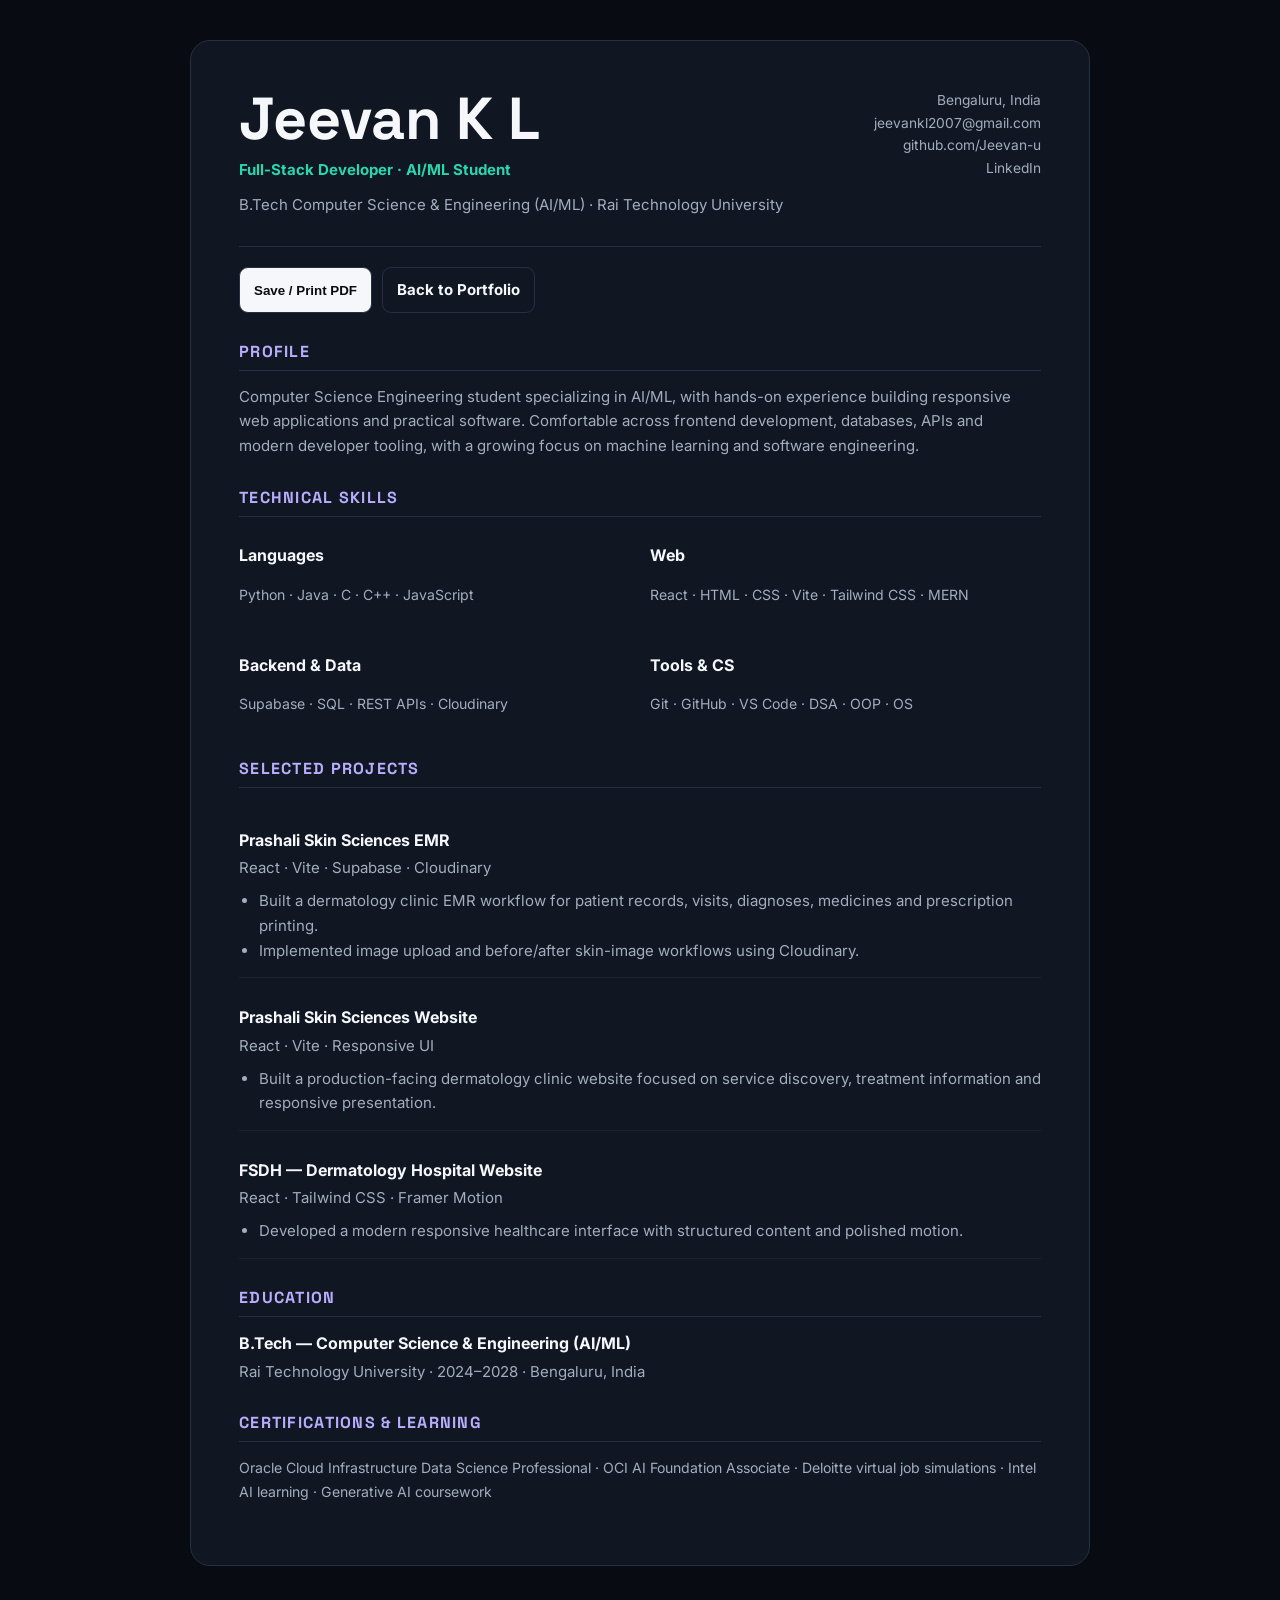
==== resume.html @ 455f1605 "Add web resume page for portfolio" ====
<!DOCTYPE html>
<html lang="en">
<head>
  <meta charset="UTF-8">
  <meta name="viewport" content="width=device-width, initial-scale=1.0">
  <meta name="description" content="Resume of Jeevan K L — Computer Science Engineering student specializing in AI/ML.">
  <title>Jeevan K L | Resume</title>
  <link rel="preconnect" href="https://fonts.googleapis.com">
  <link rel="preconnect" href="https://fonts.gstatic.com" crossorigin>
  <link href="https://fonts.googleapis.com/css2?family=Inter:wght@400;500;600;700;800&family=Space+Grotesk:wght@600;700&display=swap" rel="stylesheet">
  <style>
    :root{--bg:#080b12;--card:#101722;--text:#f5f7fb;--muted:#a3adbd;--line:#263041;--accent:#8b72ff;--green:#2bd6ad}*{box-sizing:border-box}body{margin:0;background:var(--bg);color:var(--text);font:15px/1.65 Inter,system-ui,sans-serif}.page{width:min(900px,calc(100% - 28px));margin:40px auto}.resume{background:var(--card);border:1px solid var(--line);border-radius:20px;padding:48px}.top{display:flex;justify-content:space-between;gap:30px;align-items:flex-start;border-bottom:1px solid var(--line);padding-bottom:25px}.name{font:700 clamp(2.2rem,6vw,3.7rem)/1 'Space Grotesk';margin:0}.role{color:var(--green);font-weight:700;margin:10px 0}.contact{color:var(--muted);font-size:.86rem;text-align:right}.contact a{color:inherit;text-decoration:none}.actions{display:flex;gap:10px;flex-wrap:wrap;margin:20px 0}.btn{display:inline-block;padding:10px 14px;border:1px solid var(--line);border-radius:9px;color:var(--text);text-decoration:none;font-weight:700}.btn.primary{background:var(--text);color:#080b12}.section{margin-top:28px}.section h2{font:700 1rem 'Space Grotesk';letter-spacing:.08em;text-transform:uppercase;color:#b9adff;border-bottom:1px solid var(--line);padding-bottom:8px}.section h3{margin:12px 0 2px;font-size:1rem}.muted{color:var(--muted);margin:3px 0}.tags{color:var(--muted);font-size:.88rem}.grid{display:grid;grid-template-columns:1fr 1fr;gap:20px}.project{padding:14px 0;border-bottom:1px solid rgba(255,255,255,.05)}ul{margin:8px 0 0;padding-left:20px;color:var(--muted)}@media(max-width:650px){.resume{padding:28px 22px}.top{display:block}.contact{text-align:left;margin-top:16px}.grid{grid-template-columns:1fr}}@media print{body{background:white;color:#111}.resume{border:0;background:white;padding:0}.actions{display:none}.muted,ul,.contact,.tags{color:#444}.section h2{color:#4d3bb5}}
  </style>
</head>
<body>
  <div class="page"><article class="resume">
    <header class="top"><div><h1 class="name">Jeevan K L</h1><p class="role">Full-Stack Developer · AI/ML Student</p><p class="muted">B.Tech Computer Science & Engineering (AI/ML) · Rai Technology University</p></div><div class="contact">Bengaluru, India<br><a href="mailto:jeevankl2007@gmail.com">jeevankl2007@gmail.com</a><br><a href="https://github.com/Jeevan-u">github.com/Jeevan-u</a><br><a href="https://www.linkedin.com/in/jeevan-k-l-888537317/">LinkedIn</a></div></header>
    <div class="actions"><button class="btn primary" onclick="window.print()">Save / Print PDF</button><a class="btn" href="index.html">Back to Portfolio</a></div>
    <section class="section"><h2>Profile</h2><p class="muted">Computer Science Engineering student specializing in AI/ML, with hands-on experience building responsive web applications and practical software. Comfortable across frontend development, databases, APIs and modern developer tooling, with a growing focus on machine learning and software engineering.</p></section>
    <section class="section"><h2>Technical Skills</h2><div class="grid"><div><h3>Languages</h3><p class="tags">Python · Java · C · C++ · JavaScript</p></div><div><h3>Web</h3><p class="tags">React · HTML · CSS · Vite · Tailwind CSS · MERN</p></div><div><h3>Backend & Data</h3><p class="tags">Supabase · SQL · REST APIs · Cloudinary</p></div><div><h3>Tools & CS</h3><p class="tags">Git · GitHub · VS Code · DSA · OOP · OS</p></div></div></section>
    <section class="section"><h2>Selected Projects</h2><div class="project"><h3>Prashali Skin Sciences EMR</h3><p class="muted">React · Vite · Supabase · Cloudinary</p><ul><li>Built a dermatology clinic EMR workflow for patient records, visits, diagnoses, medicines and prescription printing.</li><li>Implemented image upload and before/after skin-image workflows using Cloudinary.</li></ul></div><div class="project"><h3>Prashali Skin Sciences Website</h3><p class="muted">React · Vite · Responsive UI</p><ul><li>Built a production-facing dermatology clinic website focused on service discovery, treatment information and responsive presentation.</li></ul></div><div class="project"><h3>FSDH — Dermatology Hospital Website</h3><p class="muted">React · Tailwind CSS · Framer Motion</p><ul><li>Developed a modern responsive healthcare interface with structured content and polished motion.</li></ul></div></section>
    <section class="section"><h2>Education</h2><h3>B.Tech — Computer Science & Engineering (AI/ML)</h3><p class="muted">Rai Technology University · 2024–2028 · Bengaluru, India</p></section>
    <section class="section"><h2>Certifications & Learning</h2><p class="tags">Oracle Cloud Infrastructure Data Science Professional · OCI AI Foundation Associate · Deloitte virtual job simulations · Intel AI learning · Generative AI coursework</p></section>
  </article></div>
</body>
</html>
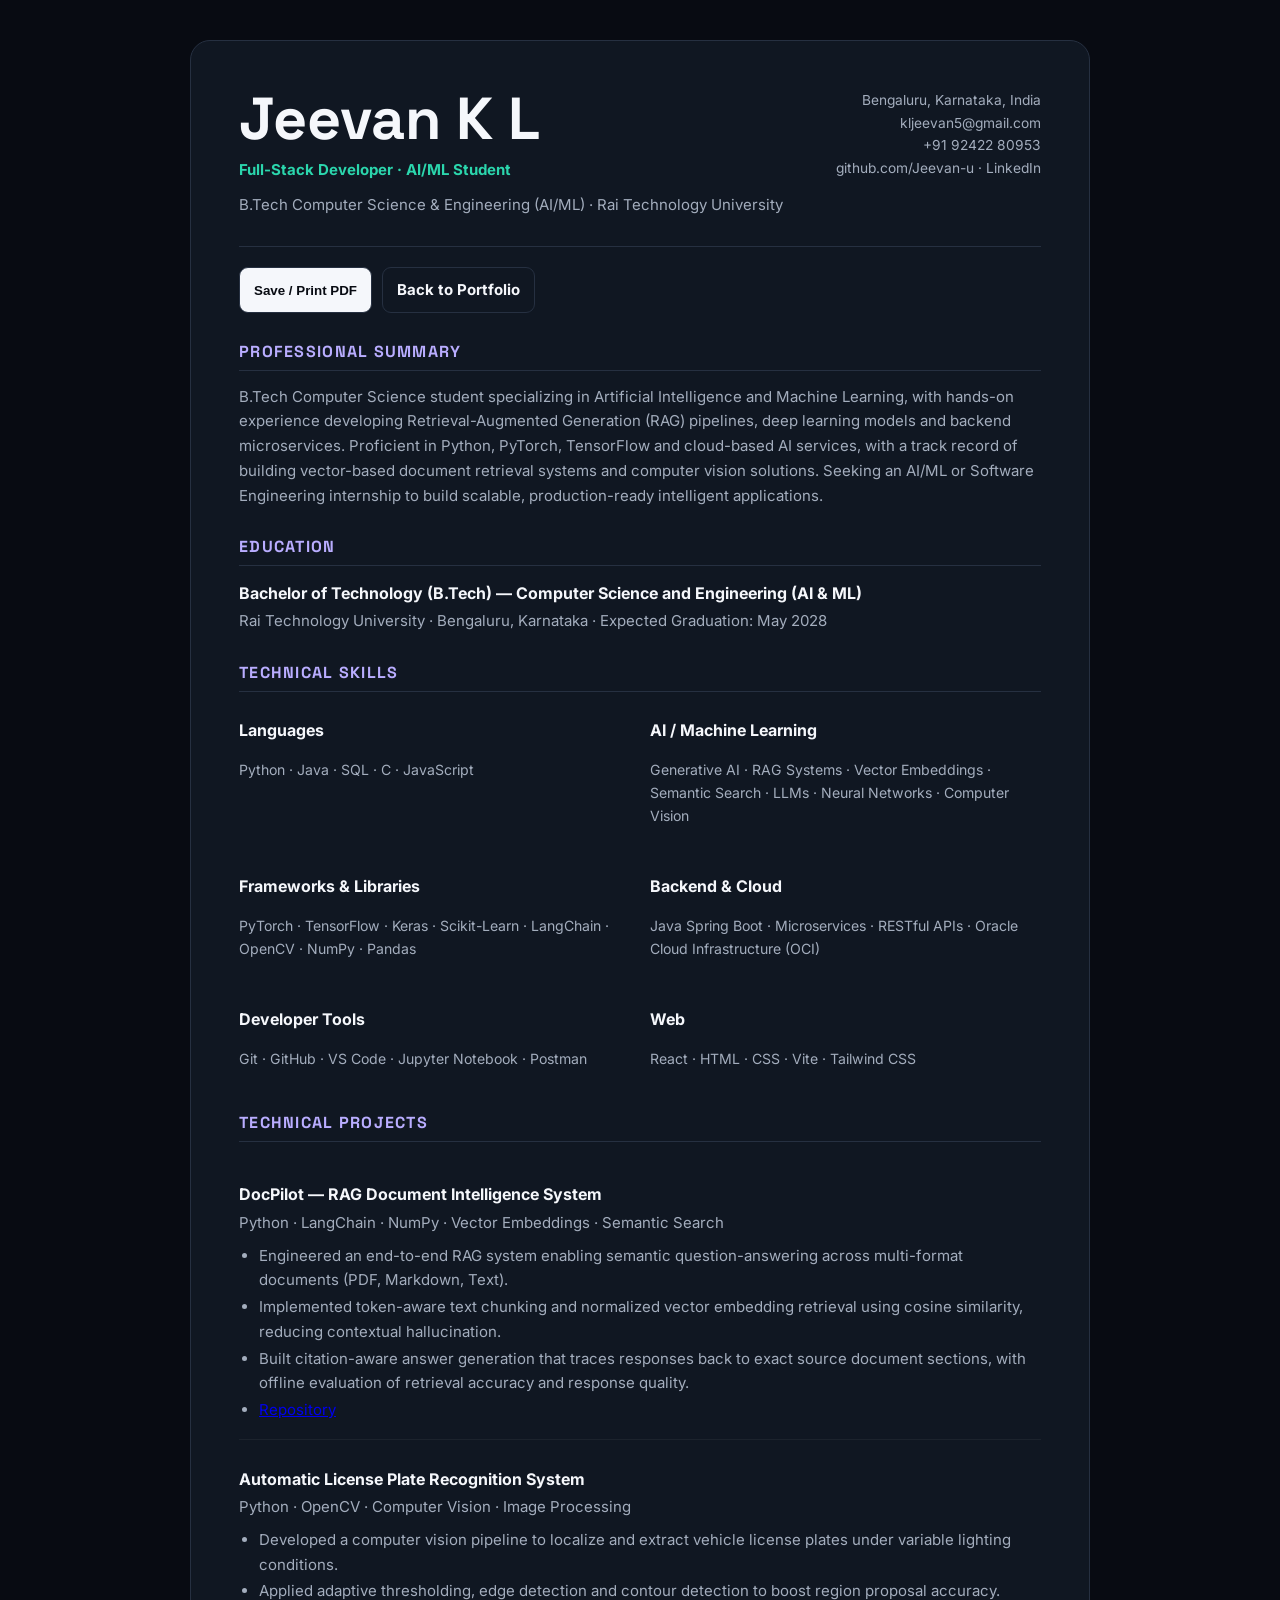
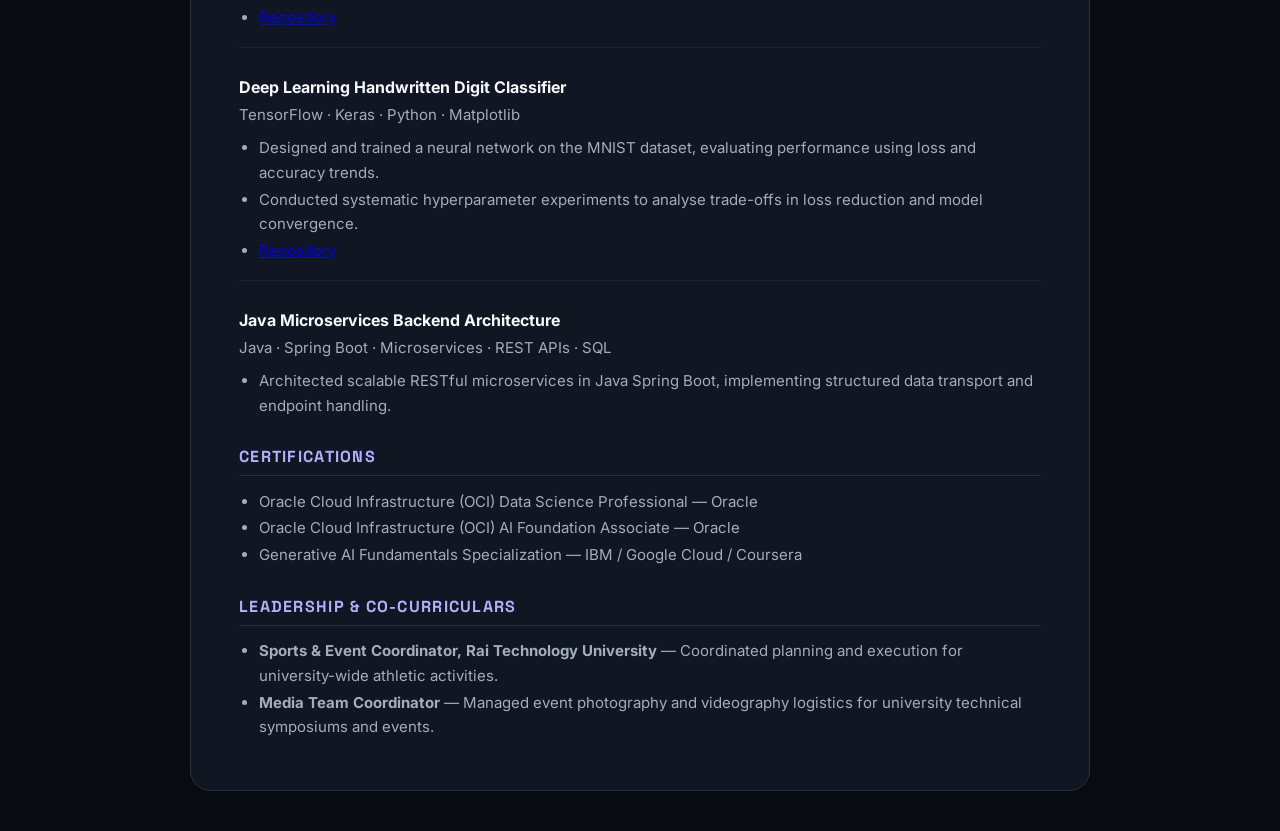
==== commit 27bd74a2: "Upgrade portfolio content and fix profile image" ====
--- a/resume.html
+++ b/resume.html
@@ -3,24 +3,31 @@
 <head>
   <meta charset="UTF-8">
   <meta name="viewport" content="width=device-width, initial-scale=1.0">
-  <meta name="description" content="Resume of Jeevan K L — Computer Science Engineering student specializing in AI/ML.">
+  <meta name="description" content="Resume of Jeevan K L — Computer Science Engineering student specializing in AI/ML, building RAG systems, deep learning models and backend microservices.">
   <title>Jeevan K L | Resume</title>
+  <link rel="icon" href="data:image/svg+xml,%3Csvg xmlns='http://www.w3.org/2000/svg' viewBox='0 0 100 100'%3E%3Crect width='100' height='100' rx='24' fill='%237c5cff'/%3E%3Ctext x='50' y='73' font-size='66' font-family='Arial,sans-serif' font-weight='bold' text-anchor='middle' fill='white'%3EJ%3C/text%3E%3C/svg%3E">
   <link rel="preconnect" href="https://fonts.googleapis.com">
   <link rel="preconnect" href="https://fonts.gstatic.com" crossorigin>
   <link href="https://fonts.googleapis.com/css2?family=Inter:wght@400;500;600;700;800&family=Space+Grotesk:wght@600;700&display=swap" rel="stylesheet">
   <style>
-    :root{--bg:#080b12;--card:#101722;--text:#f5f7fb;--muted:#a3adbd;--line:#263041;--accent:#8b72ff;--green:#2bd6ad}*{box-sizing:border-box}body{margin:0;background:var(--bg);color:var(--text);font:15px/1.65 Inter,system-ui,sans-serif}.page{width:min(900px,calc(100% - 28px));margin:40px auto}.resume{background:var(--card);border:1px solid var(--line);border-radius:20px;padding:48px}.top{display:flex;justify-content:space-between;gap:30px;align-items:flex-start;border-bottom:1px solid var(--line);padding-bottom:25px}.name{font:700 clamp(2.2rem,6vw,3.7rem)/1 'Space Grotesk';margin:0}.role{color:var(--green);font-weight:700;margin:10px 0}.contact{color:var(--muted);font-size:.86rem;text-align:right}.contact a{color:inherit;text-decoration:none}.actions{display:flex;gap:10px;flex-wrap:wrap;margin:20px 0}.btn{display:inline-block;padding:10px 14px;border:1px solid var(--line);border-radius:9px;color:var(--text);text-decoration:none;font-weight:700}.btn.primary{background:var(--text);color:#080b12}.section{margin-top:28px}.section h2{font:700 1rem 'Space Grotesk';letter-spacing:.08em;text-transform:uppercase;color:#b9adff;border-bottom:1px solid var(--line);padding-bottom:8px}.section h3{margin:12px 0 2px;font-size:1rem}.muted{color:var(--muted);margin:3px 0}.tags{color:var(--muted);font-size:.88rem}.grid{display:grid;grid-template-columns:1fr 1fr;gap:20px}.project{padding:14px 0;border-bottom:1px solid rgba(255,255,255,.05)}ul{margin:8px 0 0;padding-left:20px;color:var(--muted)}@media(max-width:650px){.resume{padding:28px 22px}.top{display:block}.contact{text-align:left;margin-top:16px}.grid{grid-template-columns:1fr}}@media print{body{background:white;color:#111}.resume{border:0;background:white;padding:0}.actions{display:none}.muted,ul,.contact,.tags{color:#444}.section h2{color:#4d3bb5}}
+    :root{--bg:#080b12;--card:#101722;--text:#f5f7fb;--muted:#a3adbd;--line:#263041;--accent:#8b72ff;--green:#2bd6ad}*{box-sizing:border-box}body{margin:0;background:var(--bg);color:var(--text);font:15px/1.65 Inter,system-ui,sans-serif}.page{width:min(900px,calc(100% - 28px));margin:40px auto}.resume{background:var(--card);border:1px solid var(--line);border-radius:20px;padding:48px}.top{display:flex;justify-content:space-between;gap:30px;align-items:flex-start;border-bottom:1px solid var(--line);padding-bottom:25px}.name{font:700 clamp(2.2rem,6vw,3.7rem)/1 'Space Grotesk';margin:0}.role{color:var(--green);font-weight:700;margin:10px 0}.contact{color:var(--muted);font-size:.86rem;text-align:right}.contact a{color:inherit;text-decoration:none}.contact a:hover{color:var(--text)}.actions{display:flex;gap:10px;flex-wrap:wrap;margin:20px 0}.btn{display:inline-block;padding:10px 14px;border:1px solid var(--line);border-radius:9px;color:var(--text);text-decoration:none;font-weight:700}.btn.primary{background:var(--text);color:#080b12}.section{margin-top:28px}.section h2{font:700 1rem 'Space Grotesk';letter-spacing:.08em;text-transform:uppercase;color:#b9adff;border-bottom:1px solid var(--line);padding-bottom:8px}.section h3{margin:12px 0 2px;font-size:1rem}.muted{color:var(--muted);margin:3px 0}.tags{color:var(--muted);font-size:.88rem}.grid{display:grid;grid-template-columns:1fr 1fr;gap:20px}.project{padding:14px 0;border-bottom:1px solid rgba(255,255,255,.05)}.project:last-child{border-bottom:0;padding-bottom:0}ul{margin:8px 0 0;padding-left:20px;color:var(--muted)}li{margin:2px 0}@media(max-width:650px){.resume{padding:28px 22px}.top{display:block}.contact{text-align:left;margin-top:16px}.grid{grid-template-columns:1fr}}@media print{body{background:white;color:#111}.resume{border:0;background:white;padding:0}.actions{display:none}.muted,ul,.contact,.tags{color:#444}.section h2{color:#4d3bb5}.role{color:#0f766e}}
   </style>
 </head>
 <body>
   <div class="page"><article class="resume">
-    <header class="top"><div><h1 class="name">Jeevan K L</h1><p class="role">Full-Stack Developer · AI/ML Student</p><p class="muted">B.Tech Computer Science & Engineering (AI/ML) · Rai Technology University</p></div><div class="contact">Bengaluru, India<br><a href="mailto:jeevankl2007@gmail.com">jeevankl2007@gmail.com</a><br><a href="https://github.com/Jeevan-u">github.com/Jeevan-u</a><br><a href="https://www.linkedin.com/in/jeevan-k-l-888537317/">LinkedIn</a></div></header>
+    <header class="top"><div><h1 class="name">Jeevan K L</h1><p class="role">Full-Stack Developer · AI/ML Student</p><p class="muted">B.Tech Computer Science &amp; Engineering (AI/ML) · Rai Technology University</p></div><div class="contact">Bengaluru, Karnataka, India<br><a href="mailto:kljeevan5@gmail.com">kljeevan5@gmail.com</a><br><a href="tel:+919242280953">+91 92422 80953</a><br><a href="https://github.com/Jeevan-u">github.com/Jeevan-u</a> · <a href="https://www.linkedin.com/in/jeevan-k-l-888537317/">LinkedIn</a></div></header>
     <div class="actions"><button class="btn primary" onclick="window.print()">Save / Print PDF</button><a class="btn" href="index.html">Back to Portfolio</a></div>
-    <section class="section"><h2>Profile</h2><p class="muted">Computer Science Engineering student specializing in AI/ML, with hands-on experience building responsive web applications and practical software. Comfortable across frontend development, databases, APIs and modern developer tooling, with a growing focus on machine learning and software engineering.</p></section>
-    <section class="section"><h2>Technical Skills</h2><div class="grid"><div><h3>Languages</h3><p class="tags">Python · Java · C · C++ · JavaScript</p></div><div><h3>Web</h3><p class="tags">React · HTML · CSS · Vite · Tailwind CSS · MERN</p></div><div><h3>Backend & Data</h3><p class="tags">Supabase · SQL · REST APIs · Cloudinary</p></div><div><h3>Tools & CS</h3><p class="tags">Git · GitHub · VS Code · DSA · OOP · OS</p></div></div></section>
-    <section class="section"><h2>Selected Projects</h2><div class="project"><h3>Prashali Skin Sciences EMR</h3><p class="muted">React · Vite · Supabase · Cloudinary</p><ul><li>Built a dermatology clinic EMR workflow for patient records, visits, diagnoses, medicines and prescription printing.</li><li>Implemented image upload and before/after skin-image workflows using Cloudinary.</li></ul></div><div class="project"><h3>Prashali Skin Sciences Website</h3><p class="muted">React · Vite · Responsive UI</p><ul><li>Built a production-facing dermatology clinic website focused on service discovery, treatment information and responsive presentation.</li></ul></div><div class="project"><h3>FSDH — Dermatology Hospital Website</h3><p class="muted">React · Tailwind CSS · Framer Motion</p><ul><li>Developed a modern responsive healthcare interface with structured content and polished motion.</li></ul></div></section>
-    <section class="section"><h2>Education</h2><h3>B.Tech — Computer Science & Engineering (AI/ML)</h3><p class="muted">Rai Technology University · 2024–2028 · Bengaluru, India</p></section>
-    <section class="section"><h2>Certifications & Learning</h2><p class="tags">Oracle Cloud Infrastructure Data Science Professional · OCI AI Foundation Associate · Deloitte virtual job simulations · Intel AI learning · Generative AI coursework</p></section>
+    <section class="section"><h2>Professional Summary</h2><p class="muted">B.Tech Computer Science student specializing in Artificial Intelligence and Machine Learning, with hands-on experience developing Retrieval-Augmented Generation (RAG) pipelines, deep learning models and backend microservices. Proficient in Python, PyTorch, TensorFlow and cloud-based AI services, with a track record of building vector-based document retrieval systems and computer vision solutions. Seeking an AI/ML or Software Engineering internship to build scalable, production-ready intelligent applications.</p></section>
+    <section class="section"><h2>Education</h2><h3>Bachelor of Technology (B.Tech) — Computer Science and Engineering (AI &amp; ML)</h3><p class="muted">Rai Technology University · Bengaluru, Karnataka · Expected Graduation: May 2028</p></section>
+    <section class="section"><h2>Technical Skills</h2><div class="grid"><div><h3>Languages</h3><p class="tags">Python · Java · SQL · C · JavaScript</p></div><div><h3>AI / Machine Learning</h3><p class="tags">Generative AI · RAG Systems · Vector Embeddings · Semantic Search · LLMs · Neural Networks · Computer Vision</p></div><div><h3>Frameworks &amp; Libraries</h3><p class="tags">PyTorch · TensorFlow · Keras · Scikit-Learn · LangChain · OpenCV · NumPy · Pandas</p></div><div><h3>Backend &amp; Cloud</h3><p class="tags">Java Spring Boot · Microservices · RESTful APIs · Oracle Cloud Infrastructure (OCI)</p></div><div><h3>Developer Tools</h3><p class="tags">Git · GitHub · VS Code · Jupyter Notebook · Postman</p></div><div><h3>Web</h3><p class="tags">React · HTML · CSS · Vite · Tailwind CSS</p></div></div></section>
+    <section class="section"><h2>Technical Projects</h2>
+      <div class="project"><h3>DocPilot — RAG Document Intelligence System</h3><p class="muted">Python · LangChain · NumPy · Vector Embeddings · Semantic Search</p><ul><li>Engineered an end-to-end RAG system enabling semantic question-answering across multi-format documents (PDF, Markdown, Text).</li><li>Implemented token-aware text chunking and normalized vector embedding retrieval using cosine similarity, reducing contextual hallucination.</li><li>Built citation-aware answer generation that traces responses back to exact source document sections, with offline evaluation of retrieval accuracy and response quality.</li><li><a href="https://github.com/Jeevan-u/docpilot">Repository</a></li></ul></div>
+      <div class="project"><h3>Automatic License Plate Recognition System</h3><p class="muted">Python · OpenCV · Computer Vision · Image Processing</p><ul><li>Developed a computer vision pipeline to localize and extract vehicle license plates under variable lighting conditions.</li><li>Applied adaptive thresholding, edge detection and contour detection to boost region proposal accuracy.</li><li><a href="https://github.com/Jeevan-u/license-plate-recognition">Repository</a></li></ul></div>
+      <div class="project"><h3>Deep Learning Handwritten Digit Classifier</h3><p class="muted">TensorFlow · Keras · Python · Matplotlib</p><ul><li>Designed and trained a neural network on the MNIST dataset, evaluating performance using loss and accuracy trends.</li><li>Conducted systematic hyperparameter experiments to analyse trade-offs in loss reduction and model convergence.</li><li><a href="https://github.com/Jeevan-u/DEEP-LEARNING-ASSIGNMENT-">Repository</a></li></ul></div>
+      <div class="project"><h3>Java Microservices Backend Architecture</h3><p class="muted">Java · Spring Boot · Microservices · REST APIs · SQL</p><ul><li>Architected scalable RESTful microservices in Java Spring Boot, implementing structured data transport and endpoint handling.</li></ul></div>
+    </section>
+    <section class="section"><h2>Certifications</h2><ul><li>Oracle Cloud Infrastructure (OCI) Data Science Professional — Oracle</li><li>Oracle Cloud Infrastructure (OCI) AI Foundation Associate — Oracle</li><li>Generative AI Fundamentals Specialization — IBM / Google Cloud / Coursera</li></ul></section>
+    <section class="section"><h2>Leadership &amp; Co-Curriculars</h2><ul><li><strong>Sports &amp; Event Coordinator, Rai Technology University</strong> — Coordinated planning and execution for university-wide athletic activities.</li><li><strong>Media Team Coordinator</strong> — Managed event photography and videography logistics for university technical symposiums and events.</li></ul></section>
   </article></div>
 </body>
 </html>
